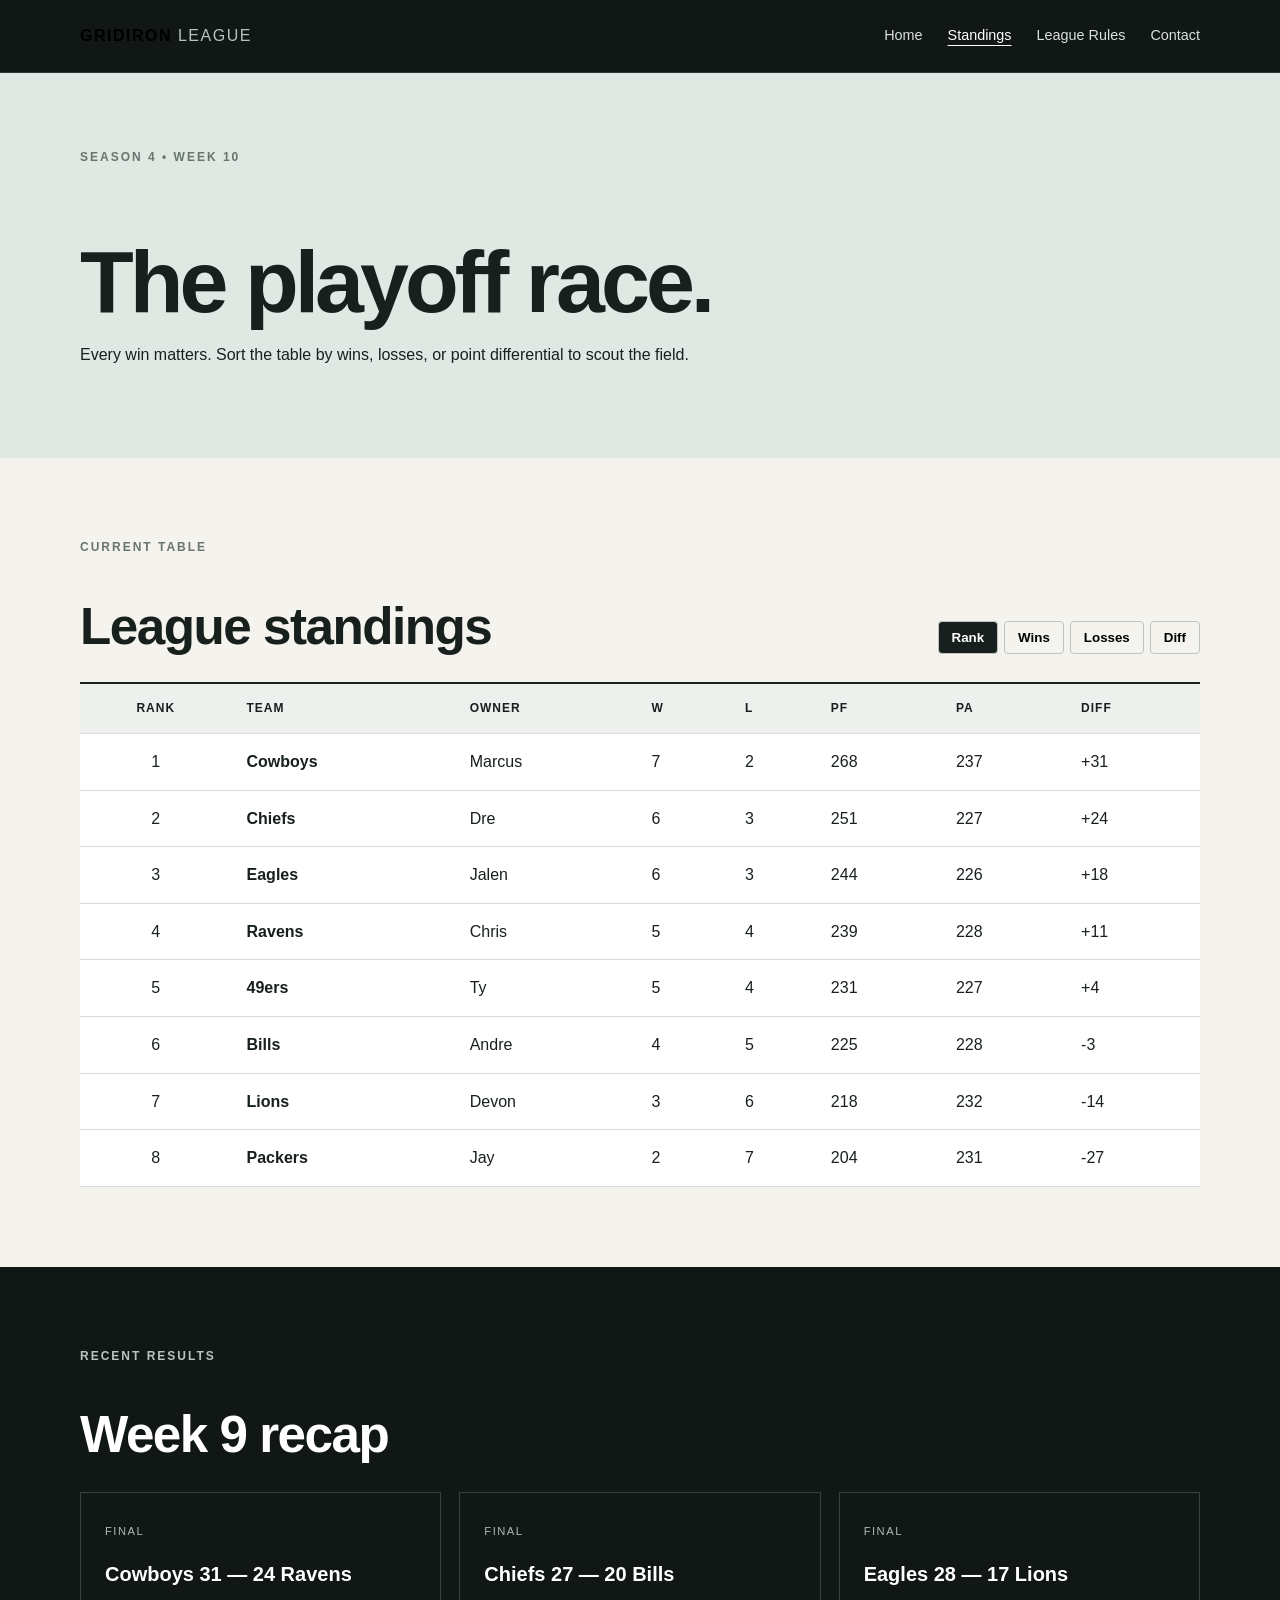
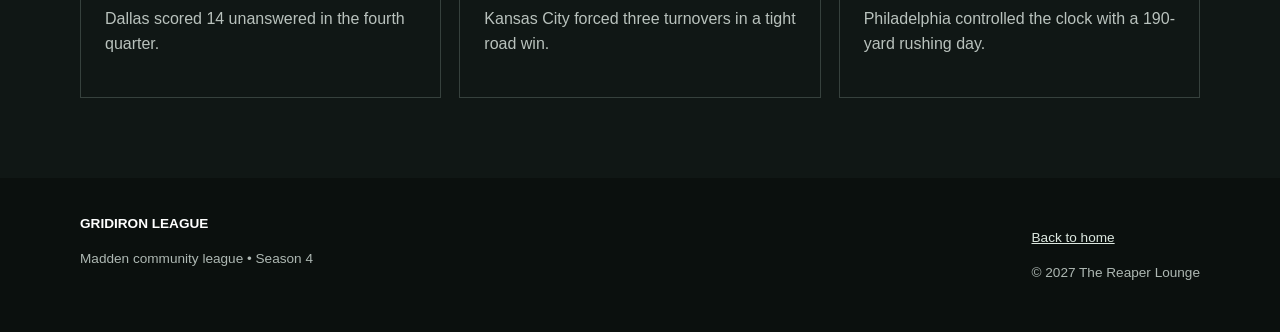
==== tabs.html @ 5e90e37b "Create tabs.html" ====
<!DOCTYPE html>
<html lang="en">

<head>

  <meta charset="UTF-8">

  <meta name="viewport"
        content="width=device-width, initial-scale=1.0">

  <meta name="description"
        content="Gridiron League Madden standings, recent results, and playoff race.">

  <title>Standings | Gridiron League</title>

  <link rel="stylesheet" href="styles.css">

</head>


<body>

<header class="site-header">

  <nav class="nav container"
       aria-label="Primary navigation">

    <a class="logo" href="index.html">
      GRIDIRON <span>LEAGUE</span>
    </a>

    <button class="menu-toggle"
            type="button"
            aria-expanded="false"
            aria-controls="site-menu">
      Menu
    </button>

    <div id="site-menu" class="nav-links">

      <a href="index.html">
        Home
      </a>

      <a class="active" href="standings.html">
        Standings
      </a>

      <a href="index.html#rules">
        League Rules
      </a>

      <a href="index.html#contact">
        Contact
      </a>

    </div>

  </nav>

</header>


<main>


<section class="page-hero">

  <div class="container">

    <p class="eyebrow">
      SEASON 4 • WEEK 10
    </p>

    <h1>
      The playoff race.
    </h1>

    <p>
      Every win matters. Sort the table by wins,
      losses, or point differential to scout the field.
    </p>

  </div>

</section>



<section class="section container"
         aria-labelledby="standings-title">

  <div class="section-heading">

    <div>

      <p class="eyebrow">
        CURRENT TABLE
      </p>

      <h2 id="standings-title">
        League standings
      </h2>

    </div>


    <div class="filter-buttons"
         aria-label="Sort standings">

      <button class="filter active-filter"
              type="button"
              data-sort="rank">
        Rank
      </button>

      <button class="filter"
              type="button"
              data-sort="wins">
        Wins
      </button>

      <button class="filter"
              type="button"
              data-sort="losses">
        Losses
      </button>

      <button class="filter"
              type="button"
              data-sort="diff">
        Diff
      </button>

    </div>

  </div>


  <div class="table-wrap">

    <table id="standings-table">

      <caption class="sr-only">
        Season 4 Madden league standings
      </caption>

      <thead>

        <tr>

          <th scope="col">Rank</th>

          <th scope="col">Team</th>

          <th scope="col">Owner</th>

          <th scope="col">W</th>

          <th scope="col">L</th>

          <th scope="col">PF</th>

          <th scope="col">PA</th>

          <th scope="col">Diff</th>

        </tr>

      </thead>


      <tbody>

        <tr data-wins="7"
            data-losses="2"
            data-diff="31">

          <td>1</td>
          <td><strong>Cowboys</strong></td>
          <td>Marcus</td>
          <td>7</td>
          <td>2</td>
          <td>268</td>
          <td>237</td>
          <td>+31</td>

        </tr>


        <tr data-wins="6"
            data-losses="3"
            data-diff="24">

          <td>2</td>
          <td><strong>Chiefs</strong></td>
          <td>Dre</td>
          <td>6</td>
          <td>3</td>
          <td>251</td>
          <td>227</td>
          <td>+24</td>

        </tr>


        <tr data-wins="6"
            data-losses="3"
            data-diff="18">

          <td>3</td>
          <td><strong>Eagles</strong></td>
          <td>Jalen</td>
          <td>6</td>
          <td>3</td>
          <td>244</td>
          <td>226</td>
          <td>+18</td>

        </tr>


        <tr data-wins="5"
            data-losses="4"
            data-diff="11">

          <td>4</td>
          <td><strong>Ravens</strong></td>
          <td>Chris</td>
          <td>5</td>
          <td>4</td>
          <td>239</td>
          <td>228</td>
          <td>+11</td>

        </tr>


        <tr data-wins="5"
            data-losses="4"
            data-diff="4">

          <td>5</td>
          <td><strong>49ers</strong></td>
          <td>Ty</td>
          <td>5</td>
          <td>4</td>
          <td>231</td>
          <td>227</td>
          <td>+4</td>

        </tr>


        <tr data-wins="4"
            data-losses="5"
            data-diff="-3">

          <td>6</td>
          <td><strong>Bills</strong></td>
          <td>Andre</td>
          <td>4</td>
          <td>5</td>
          <td>225</td>
          <td>228</td>
          <td>-3</td>

        </tr>


        <tr data-wins="3"
            data-losses="6"
            data-diff="-14">

          <td>7</td>
          <td><strong>Lions</strong></td>
          <td>Devon</td>
          <td>3</td>
          <td>6</td>
          <td>218</td>
          <td>232</td>
          <td>-14</td>

        </tr>


        <tr data-wins="2"
            data-losses="7"
            data-diff="-27">

          <td>8</td>
          <td><strong>Packers</strong></td>
          <td>Jay</td>
          <td>2</td>
          <td>7</td>
          <td>204</td>
          <td>231</td>
          <td>-27</td>

        </tr>

      </tbody>

    </table>

  </div>


  <p id="sort-status"
     class="sr-only"
     aria-live="polite">
    Standings shown by rank.
  </p>

</section>



<section class="section dark-section"
         aria-labelledby="results-title">

  <div class="container">

    <p class="eyebrow">
      RECENT RESULTS
    </p>

    <h2 id="results-title">
      Week 9 recap
    </h2>


    <div class="results-grid">

      <article class="result">

        <span>FINAL</span>

        <h3>
          Cowboys 31 — 24 Ravens
        </h3>

        <p>
          Dallas scored 14 unanswered in the fourth quarter.
        </p>

      </article>


      <article class="result">

        <span>FINAL</span>

        <h3>
          Chiefs 27 — 20 Bills
        </h3>

        <p>
          Kansas City forced three turnovers in a tight road win.
        </p>

      </article>


      <article class="result">

        <span>FINAL</span>

        <h3>
          Eagles 28 — 17 Lions
        </h3>

        <p>
          Philadelphia controlled the clock with a
          190-yard rushing day.
        </p>

      </article>

    </div>

  </div>

</section>


</main>


<footer class="footer">

  <div class="container footer-grid">

    <div>

      <strong>
        GRIDIRON LEAGUE
      </strong>

      <p>
        Madden community league • Season 4
      </p>

    </div>


    <div>

      <p>
        <a href="index.html">
          Back to home
        </a>
      </p>

      <p>
        © 2027 The Reaper Lounge
      </p>

    </div>

  </div>

</footer>


<script src="script.js"></script>

</body>
</html>
---- styles.css ----
* {
  box-sizing: border-box;
}

html {
  scroll-behavior: smooth;
}

body {
  margin: 0;
  background: #f5f3ee;
  color: #17201d;
  font-family: Arial, Helvetica, sans-serif;
  line-height: 1.6;
}

.container {
  width: min(1120px, 92%);
  margin: auto;
}


/* HEADER */

.site-header {
  background: #101715;
  color: red;
  position: sticky;
  top: 0;
  z-index: 10;
  border-bottom: 1px solid #2c3733;
}

.nav {
  min-height: 72px;
  display: flex;
  align-items: center;
  justify-content: space-between;
  gap: 24px;
}

.logo {
  font-weight: 900;
  letter-spacing: 1.5px;
  color: black;
  text-decoration: none;
}

.logo span {
  font-weight: 400;
  color: #b7c2bc;
}

.nav-links {
  display: flex;
  gap: 25px;
  align-items: center;
}

.nav-links a {
  color: #d9dfdc;
  text-decoration: none;
  font-size: 0.9rem;
}

.nav-links a:hover,
.nav-links .active {
  color: white;
  text-decoration: underline;
  text-underline-offset: 5px;
}

.menu-toggle {
  display: none;
  background: none;
  border: 1px solid #69736e;
  color: white;
  padding: 8px 12px;
  border-radius: 5px;
}


/* HERO */

.hero {
  background: #101715;
  color: white;
  padding: 90px 0 105px;
}

.hero-grid {
  display: grid;
  grid-template-columns: 1.35fr 0.65fr;
  gap: 70px;
  align-items: center;
}

.eyebrow {
  font-size: 0.75rem;
  font-weight: 800;
  letter-spacing: 2px;
  margin: 0 0 10px;
  color: #68756f;
}

.hero .eyebrow,
.dark-section .eyebrow {
  color: #b8c4bd;
}

h1 {
  font-size: clamp(3rem, 7vw, 6rem);
  line-height: 0.95;
  letter-spacing: -4px;
  margin-bottom: 28px;
}

.hero h1 span {
  color: #b9c8bf;
}

.hero-copy {
  max-width: 650px;
  color: #c8d0cc;
  font-size: 1.12rem;
}


/* BUTTONS */

.button {
  display: inline-block;
  padding: 13px 20px;
  border-radius: 5px;
  text-decoration: none;
  font-weight: 800;
  margin: 8px 8px 0 0;
}

.primary {
  background: #dce7df;
  color: #111917;
}

.secondary {
  border: 1px solid #68736e;
  color: white;
}


/* HERO CARD */

.hero-card {
  border: 1px solid #46514c;
  padding: 28px;
  background: #18201e;
}

.card-label {
  font-size: 0.7rem;
  letter-spacing: 2px;
  color: #aab5af;
}

.game-date {
  font-size: 1.4rem;
  font-weight: 800;
}

.matchup {
  display: grid;
  grid-template-columns: 1fr auto 1fr;
  gap: 12px;
  align-items: center;
  text-align: center;
  border-block: 1px solid #39443f;
  padding: 20px 0;
  margin: 20px 0;
}

.matchup strong {
  display: block;
  font-size: 2rem;
}

.matchup span {
  font-size: 0.8rem;
  color: #aab5af;
}

.matchup p {
  margin: 0;
  color: #aab5af;
}

.muted {
  color: #aab5af;
  font-size: 0.9rem;
}


/* SECTIONS */

.section {
  padding: 80px 0;
}

.section-heading {
  display: flex;
  justify-content: space-between;
  align-items: end;
  gap: 20px;
  margin-bottom: 28px;
}

h2 {
  font-size: clamp(2rem, 4vw, 3.3rem);
  line-height: 1.05;
  letter-spacing: -1.5px;
  margin-bottom: 0;
}

.text-link {
  color: #17201d;
  font-weight: 800;
}


/* STATS */

.stats-grid {
  display: grid;
  grid-template-columns: repeat(4, 1fr);
  border-top: 1px solid #cdd1cc;
}

.stat-card {
  padding: 24px;
  border-right: 1px solid #cdd1cc;
}

.stat-card:last-child {
  border-right: 0;
}

.stat-card span {
  font-size: 0.75rem;
  color: #737e78;
}

.stat-card strong {
  display: block;
  font-size: 3rem;
  line-height: 1.1;
  margin-top: 25px;
}

.stat-card p {
  color: #68736e;
}


/* RULES */

.dark-section {
  background: #101715;
  color: white;
}

.content-grid {
  display: grid;
  grid-template-columns: 0.8fr 1.2fr;
  gap: 80px;
}

.rules-list article {
  display: grid;
  grid-template-columns: 55px 1fr;
  gap: 20px;
  border-top: 1px solid #36413d;
  padding: 24px 0;
}

.rules-list article > span {
  font-weight: 800;
  color: #8f9c95;
}

.rules-list h3 {
  margin-bottom: 6px;
}

.rules-list p {
  color: #b9c2bd;
  margin: 0;
}


/* CTA */

.cta {
  background: #dfe8e2;
  padding: 40px;
  display: flex;
  justify-content: space-between;
  gap: 30px;
  align-items: center;
}

.cta p {
  max-width: 600px;
}


/* FOOTER */

.footer {
  background: #0b100e;
  color: #aeb8b3;
  padding: 35px 0;
}

.footer-grid {
  display: flex;
  justify-content: space-between;
  gap: 30px;
  font-size: 0.85rem;
}

.footer strong {
  color: white;
}

.footer a {
  color: #dce7df;
}


/* STANDINGS PAGE */

.page-hero {
  background: #dfe8e2;
  padding: 75px 0;
}

.page-hero h1 {
  font-size: clamp(3rem, 7vw, 5.5rem);
  margin-bottom: 18px;
}

.page-hero p:last-child {
  max-width: 620px;
}


/* FILTER BUTTONS */

.filter-buttons {
  display: flex;
  flex-wrap: wrap;
  gap: 6px;
}

.filter {
  border: 1px solid #bcc5bf;
  background: transparent;
  border-radius: 4px;
  padding: 8px 13px;
  font-weight: 700;
  cursor: pointer;
}

.filter:hover,
.active-filter {
  background: #17201d;
  color: white;
}


/* TABLE */

.table-wrap {
  overflow-x: auto;
  border-top: 2px solid #17201d;
}

table {
  width: 100%;
  border-collapse: collapse;
  min-width: 700px;
  background: white;
}

th,
td {
  text-align: left;
  padding: 15px;
  border-bottom: 1px solid #d9ddd9;
}

th {
  font-size: 0.75rem;
  letter-spacing: 1px;
  text-transform: uppercase;
  background: #eef0ed;
}

td:first-child,
th:first-child {
  text-align: center;
}


/* RESULTS */

.results-grid {
  display: grid;
  grid-template-columns: repeat(3, 1fr);
  gap: 18px;
  margin-top: 30px;
}

.result {
  border: 1px solid #36413d;
  padding: 24px;
}

.result span {
  font-size: 0.7rem;
  letter-spacing: 1.5px;
  color: #aebbb4;
}

.result h3 {
  font-size: 1.25rem;
  margin: 15px 0;
}

.result p {
  color: #b9c2bd;
}


/* ACCESSIBILITY */

.sr-only {
  position: absolute;
  width: 1px;
  height: 1px;
  padding: 0;
  margin: -1px;
  overflow: hidden;
  clip: rect(0, 0, 0, 0);
  white-space: nowrap;
  border: 0;
}


/* MOBILE */

@media (max-width: 760px) {

  .nav {
    min-height: 64px;
  }

  .menu-toggle {
    display: block;
  }

  .nav-links {
    display: none;
    position: absolute;
    top: 64px;
    left: 0;
    right: 0;
    background: #101715;
    padding: 18px 4%;
    flex-direction: column;
    align-items: flex-start;
    border-bottom: 1px solid #2c3733;
  }

  .nav-links.open {
    display: flex;
  }

  .hero {
    padding: 65px 0;
  }

  .hero-grid,
  .content-grid {
    grid-template-columns: 1fr;
    gap: 35px;
  }

  h1 {
    letter-spacing: -2px;
  }

  .stats-grid {
    grid-template-columns: 1fr 1fr;
  }

  .stat-card:nth-child(2) {
    border-right: 0;
  }

  .stat-card:nth-child(n + 3) {
    border-top: 1px solid #cdd1cc;
  }

  .section {
    padding: 55px 0;
  }

  .section-heading,
  .cta,
  .footer-grid {
    align-items: flex-start;
    flex-direction: column;
  }

  .results-grid {
    grid-template-columns: 1fr;
  }

  .page-hero {
    padding: 55px 0;
  }

  .cta {
    padding: 28px;
  }
}


@media (prefers-reduced-motion: reduce) {

  html {
    scroll-behavior: auto;
  }

}
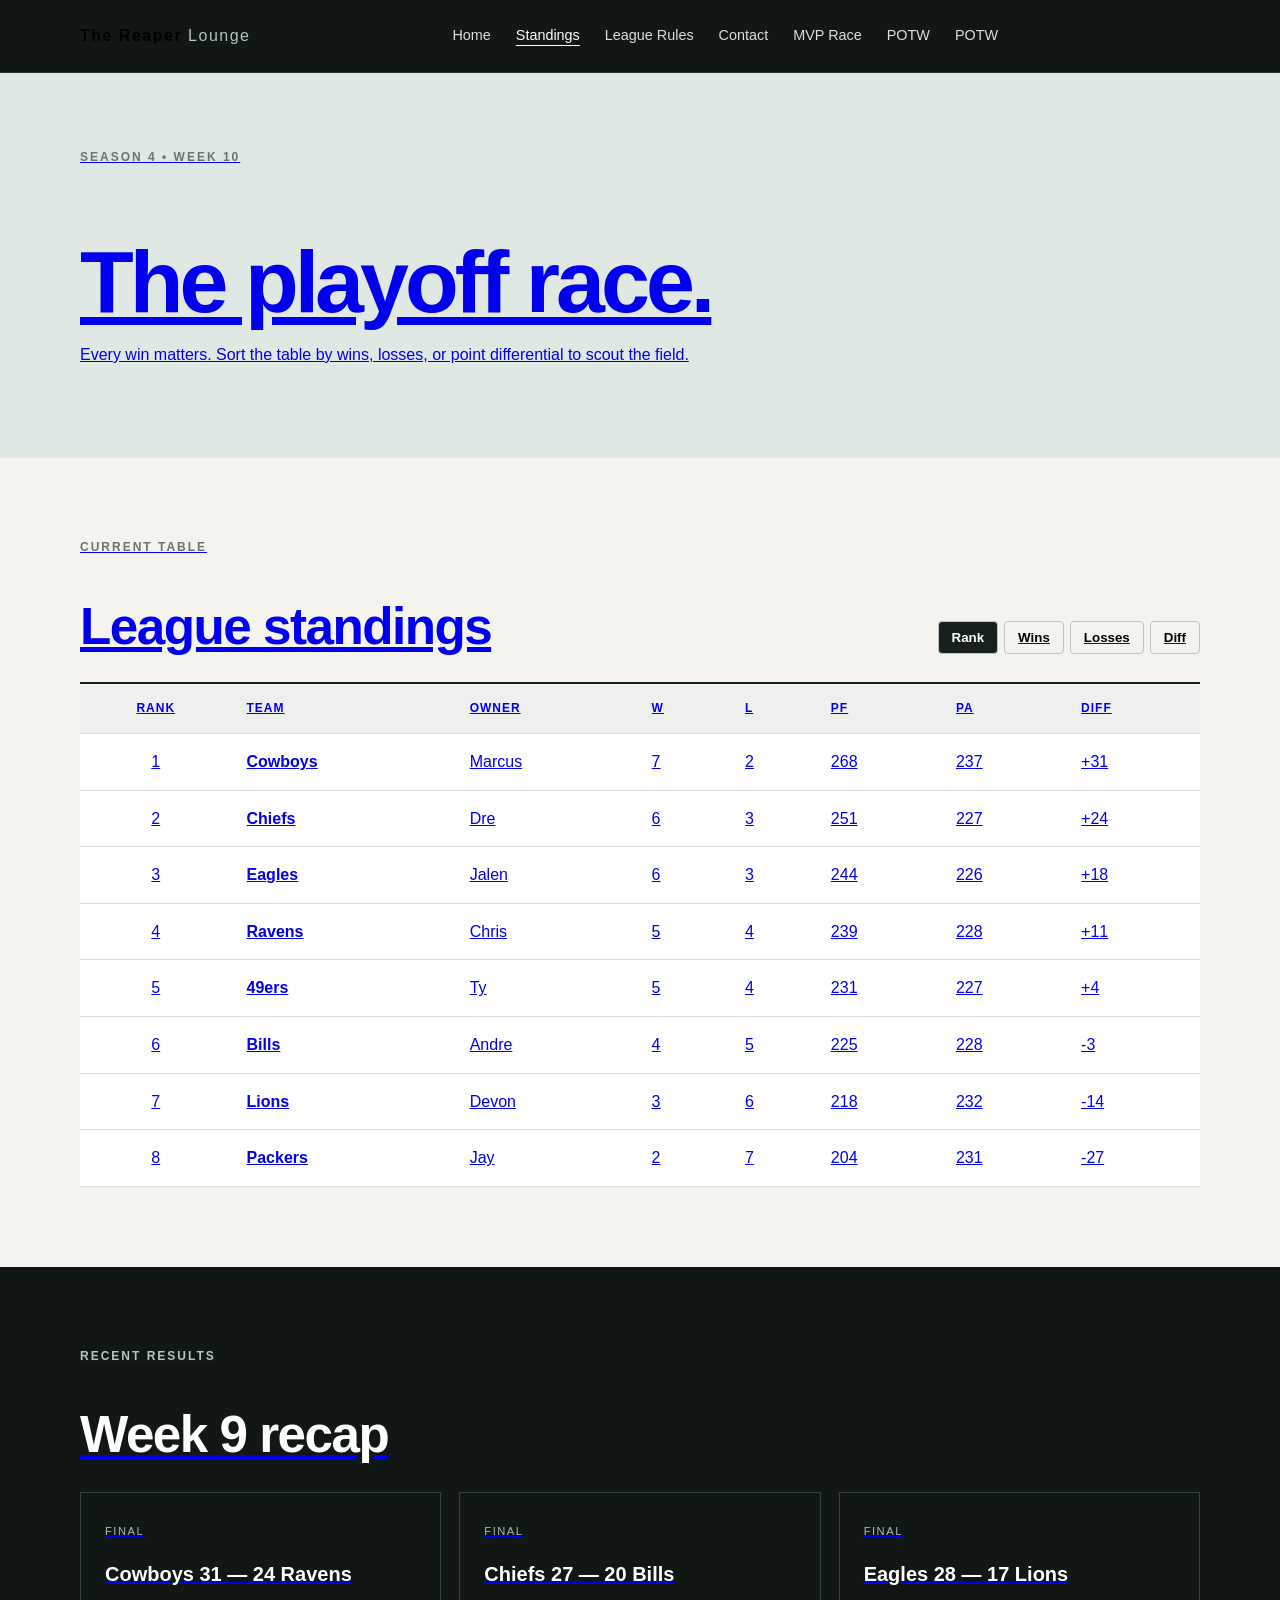
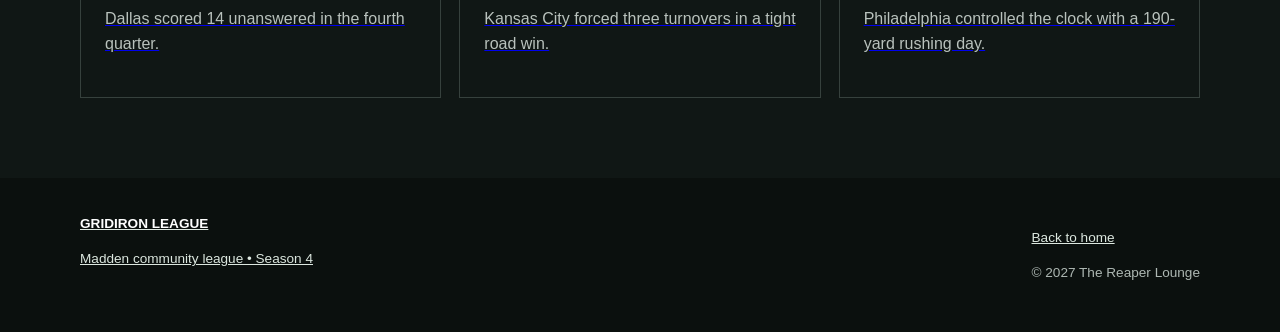
==== commit 38655325: "Update tabs.html" ====
--- a/tabs.html
+++ b/tabs.html
@@ -9,9 +9,9 @@
         content="width=device-width, initial-scale=1.0">
 
   <meta name="description"
-        content="Gridiron League Madden standings, recent results, and playoff race.">
-
-  <title>Standings | Gridiron League</title>
+        content="The Reaper Madden standings, recent results, and playoff race.">
+
+  <title>Standings | The Reaper</title>
 
   <link rel="stylesheet" href="styles.css">
 
@@ -26,7 +26,7 @@
        aria-label="Primary navigation">
 
     <a class="logo" href="index.html">
-      GRIDIRON <span>LEAGUE</span>
+      The Reaper <span>Lounge</span>
     </a>
 
     <button class="menu-toggle"
@@ -54,7 +54,17 @@
         Contact
       </a>
 
-    </div>
+     <a href="index.html#MVP Race">
+      MVP Race
+      
+     <a href="index.html#POTW">
+      POTW
+      
+      <a href="index.html#GOTW">
+        POTW
+        
+    </div>
+    
 
   </nav>
 
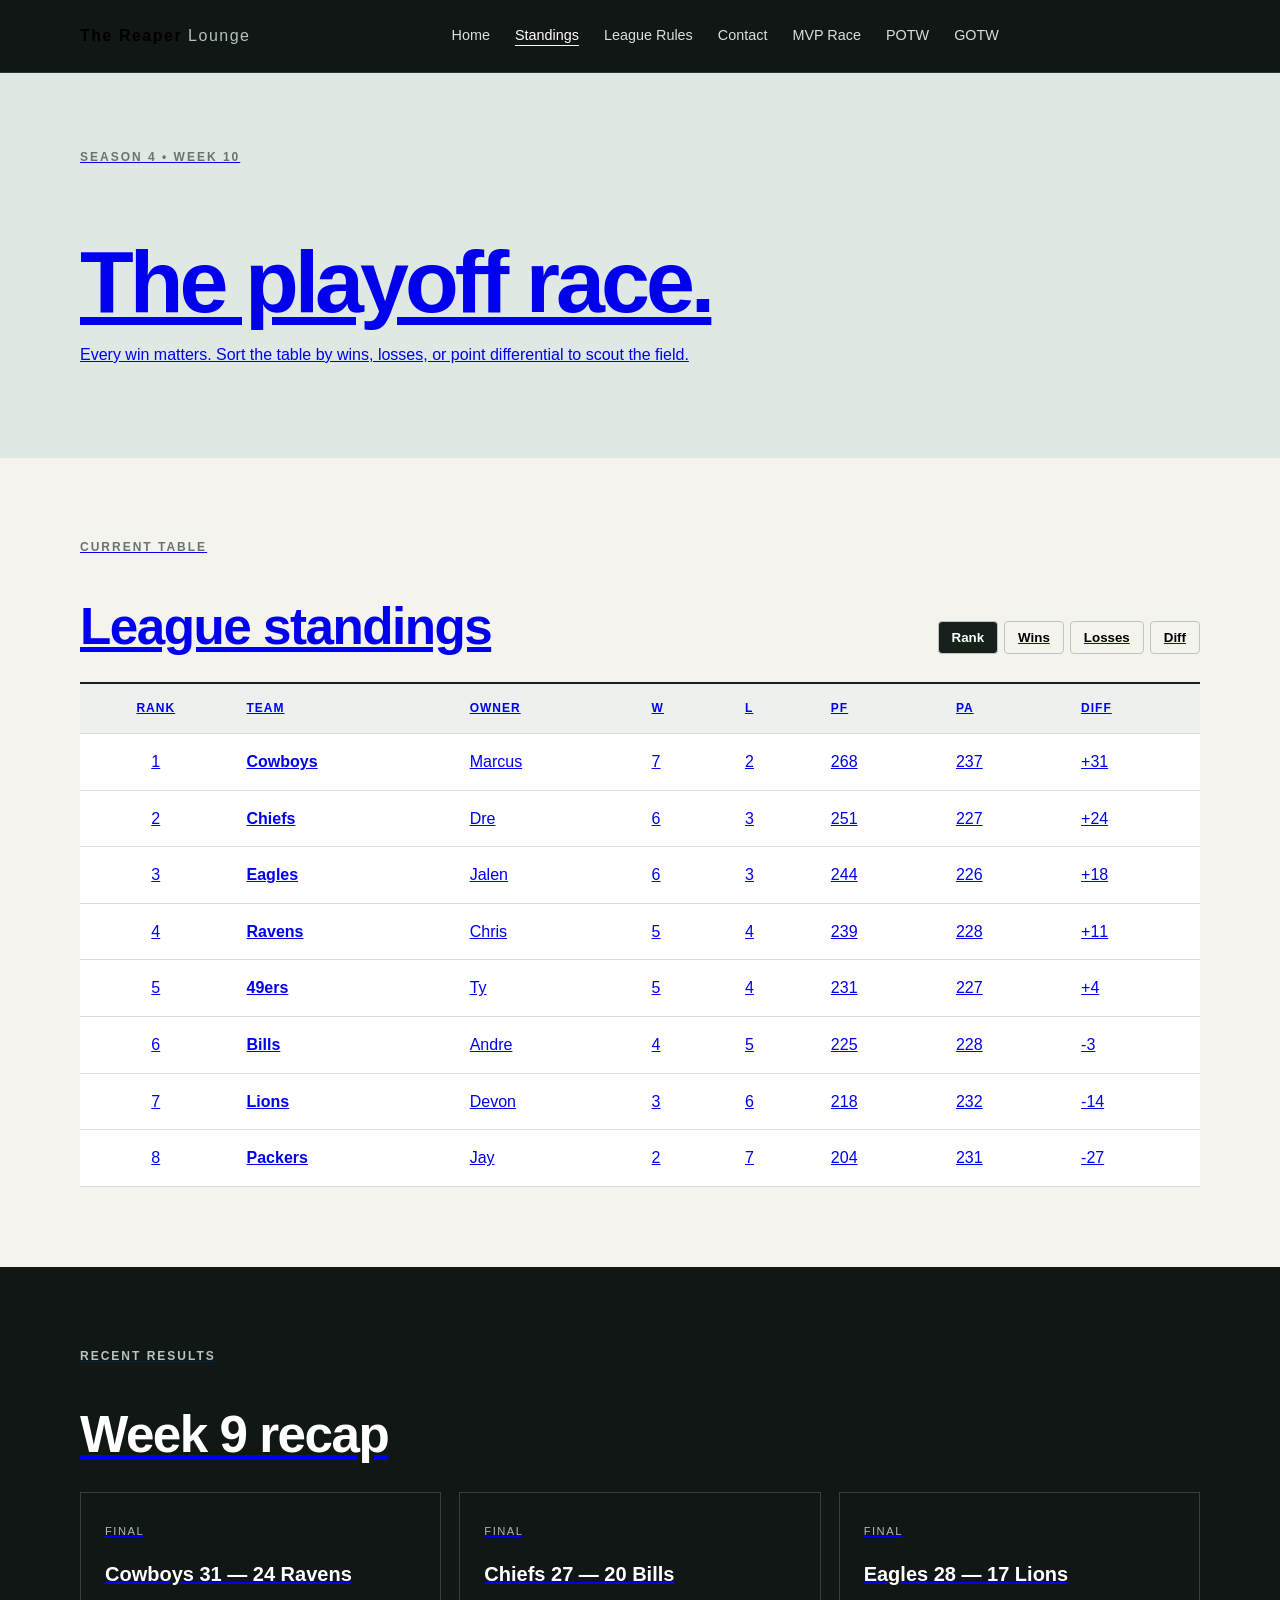
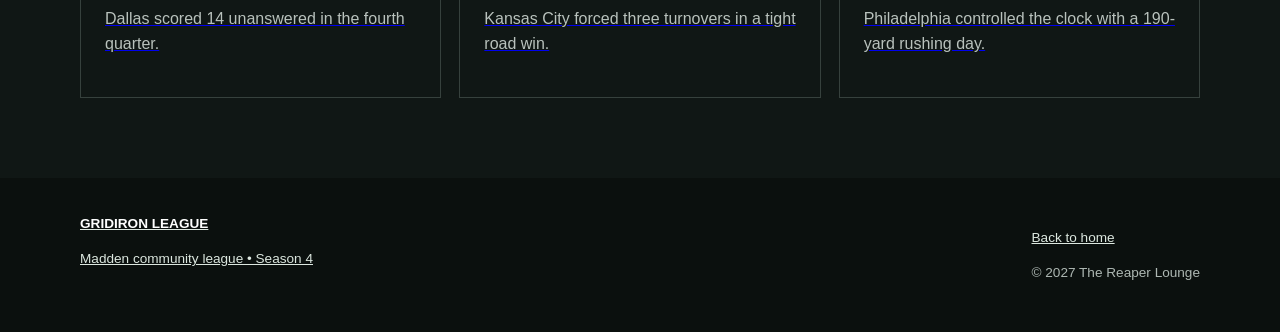
==== commit 812502d6: "Update tabs.html" ====
--- a/tabs.html
+++ b/tabs.html
@@ -61,7 +61,7 @@
       POTW
       
       <a href="index.html#GOTW">
-        POTW
+        GOTW
         
     </div>
     
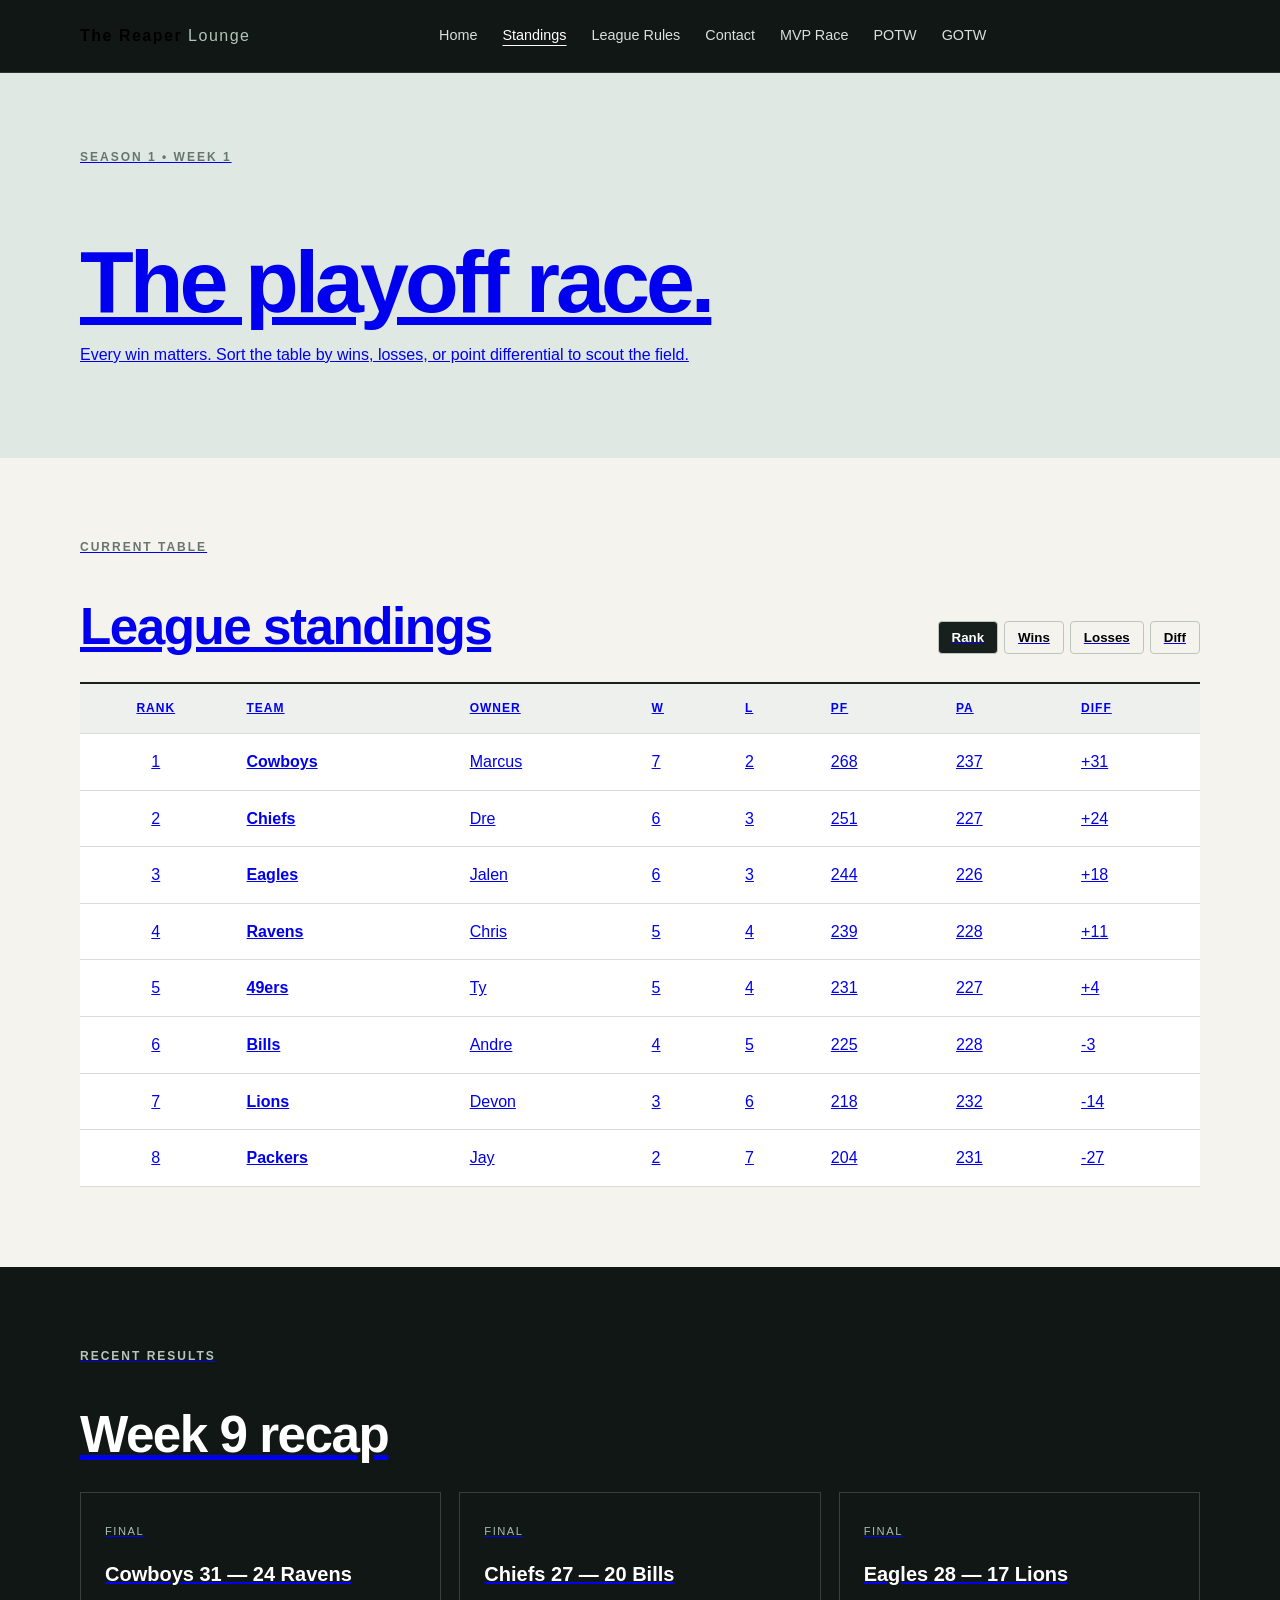
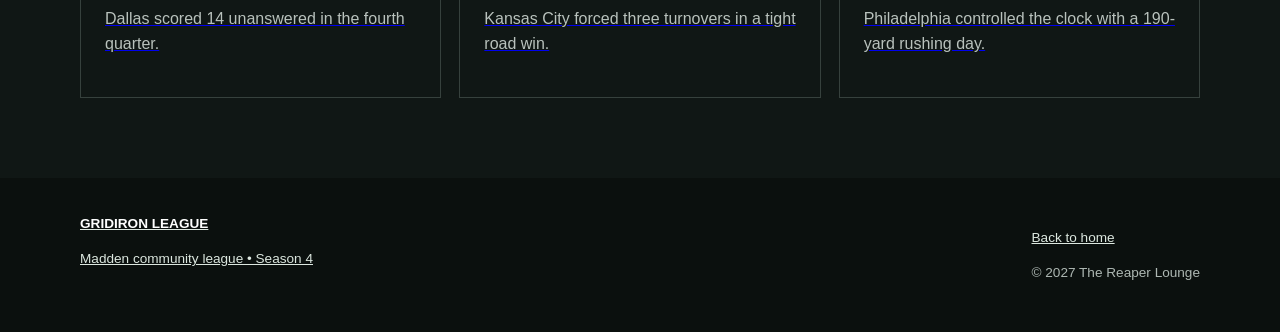
==== commit 614138d8: "Update tabs.html" ====
--- a/tabs.html
+++ b/tabs.html
@@ -63,6 +63,8 @@
       <a href="index.html#GOTW">
         GOTW
         
+      <a href="index.html#ESPN">
+        
     </div>
     
 
@@ -79,7 +81,7 @@
   <div class="container">
 
     <p class="eyebrow">
-      SEASON 4 • WEEK 10
+      SEASON 1 • WEEK 1
     </p>
 
     <h1>
@@ -152,7 +154,7 @@
     <table id="standings-table">
 
       <caption class="sr-only">
-        Season 4 Madden league standings
+        Season 1 Madden league standings
       </caption>
 
       <thead>
